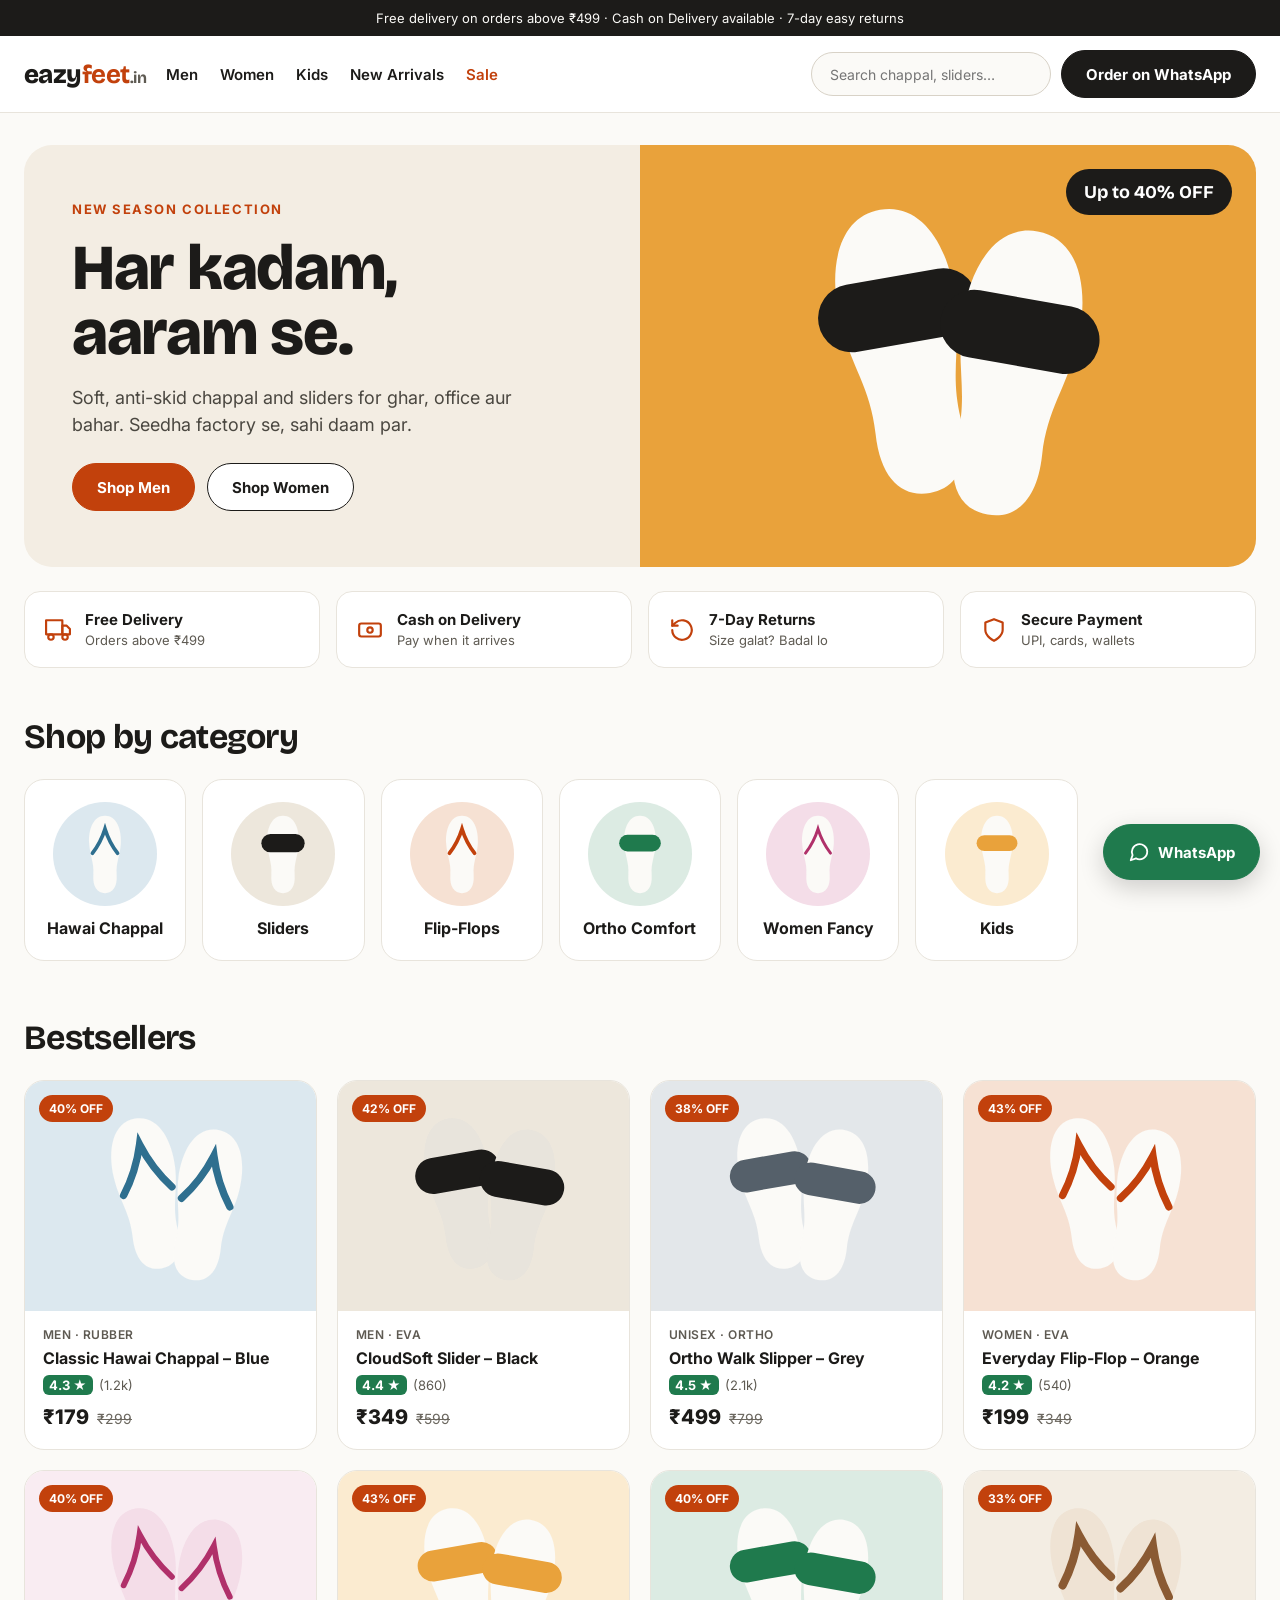
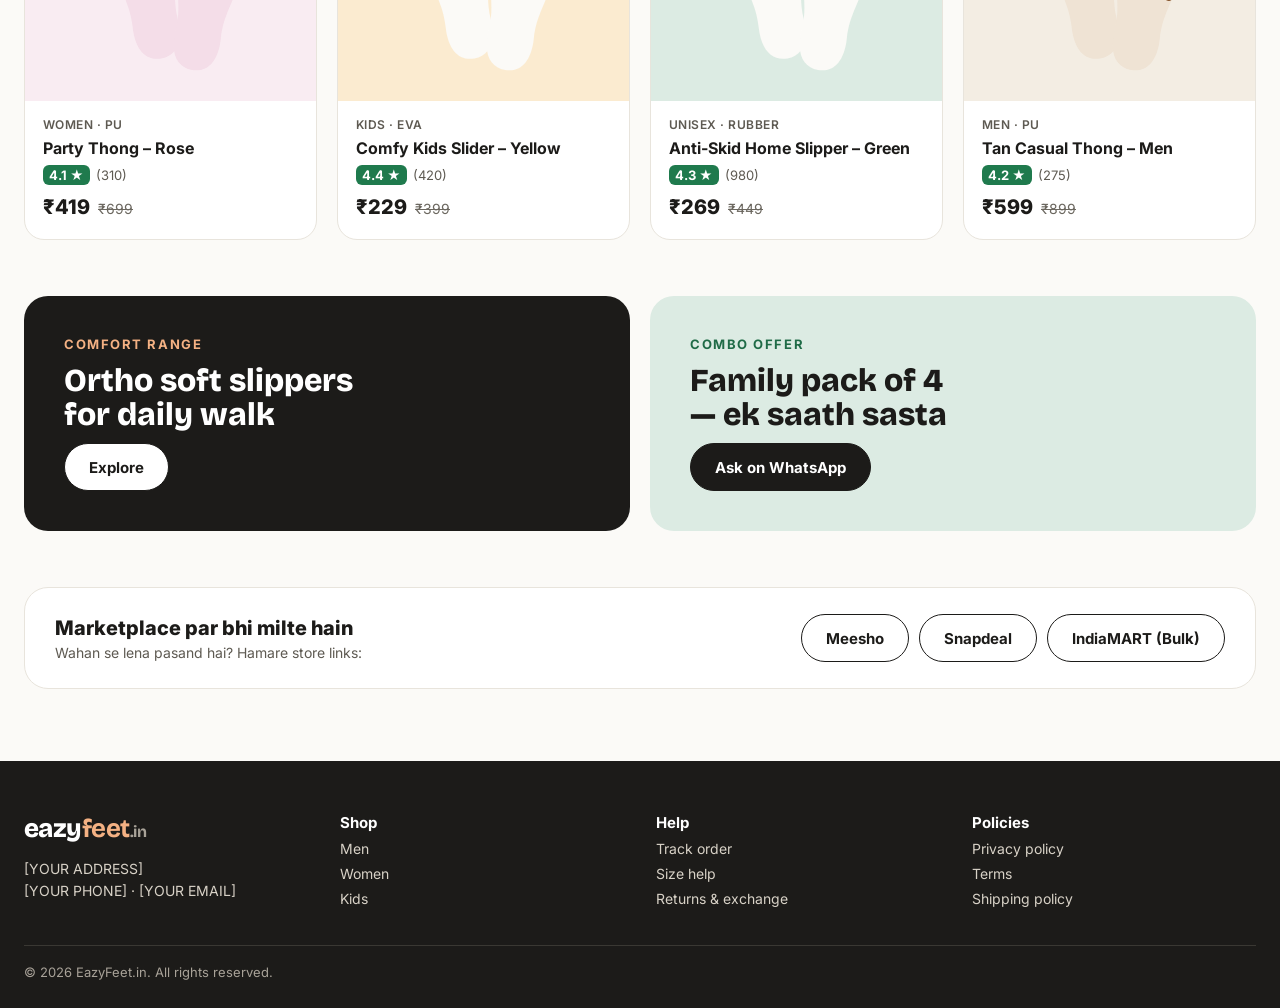
==== eazyfeet-website (1)/index.html @ ea7994d6 "Add files via upload" ====
<!doctype html>
<html lang="en">
<head>
<meta charset="utf-8">
<meta name="viewport" content="width=device-width, initial-scale=1">
<title>EazyFeet.in – Comfortable Chappal, Sliders &amp; Flip-Flops Online</title>
<meta name="description" content="EazyFeet.in par soft, anti-skid chappal, sliders aur flip-flops kharidein. Men, Women, Kids. Cash on Delivery aur 7-day easy returns.">
<link rel="icon" href="data:image/svg+xml,<svg xmlns='http://www.w3.org/2000/svg' viewBox='0 0 100 100'><rect width='100' height='100' rx='22' fill='%23C2410C'/><text x='50' y='70' font-size='60' text-anchor='middle' fill='white' font-family='Arial' font-weight='bold'>e</text></svg>">
<link rel="preconnect" href="https://fonts.googleapis.com">
<link href="https://fonts.googleapis.com/css2?family=Bricolage+Grotesque:wght@600;700;800&family=Inter:wght@400;500;600;700&display=swap" rel="stylesheet">
<link rel="stylesheet" href="style.css">
</head>
<body>
<div class="strip">Free delivery on orders above ₹499 · Cash on Delivery available · 7-day easy returns</div>

<header class="site"><div class="wrap">
<a href="/" class="logo">eazy<b>feet</b><small>.in</small></a>
<nav class="main" aria-label="Main"><a href="#bestsellers">Men</a><a href="#bestsellers">Women</a><a href="#bestsellers">Kids</a><a href="#bestsellers">New Arrivals</a><a href="#bestsellers" style="color:#C2410C">Sale</a></nav>
<div class="tools">
<label for="q" class="sr">Search</label><input id="q" class="search" type="search" placeholder="Search chappal, sliders…">
<a class="btn dark" data-wa="Hi EazyFeet, mujhe order karna hai." href="#">Order on WhatsApp</a>
</div>
</div></header>

<main class="wrap">
<section class="hero">
<div class="txt">
<div class="kicker">NEW SEASON COLLECTION</div>
<h1 class="display">Har kadam,<br>aaram se.</h1>
<p>Soft, anti-skid chappal and sliders for ghar, office aur bahar. Seedha factory se, sahi daam par.</p>
<div style="display:flex;flex-wrap:wrap;gap:12px;margin-top:6px"><a class="btn accent" href="#bestsellers">Shop Men</a><a class="btn" href="#bestsellers">Shop Women</a></div>
</div>
<div class="art">
<svg viewBox="0 0 220 220" width="340" height="340" role="img" aria-label="A pair of sliders"><g transform="translate(22 6) rotate(-10 60 100)"><path d="M60 8 C88 8 100 40 98 75 C96 105 86 120 88 150 C90 180 78 194 60 194 C42 194 30 180 32 150 C34 120 24 105 22 75 C20 40 32 8 60 8 Z" fill="#FBFAF7"/><path d="M30 74 L90 74" stroke="#1C1B19" stroke-width="44" stroke-linecap="round"/></g><g transform="translate(92 20) rotate(10 60 100)"><path d="M60 8 C88 8 100 40 98 75 C96 105 86 120 88 150 C90 180 78 194 60 194 C42 194 30 180 32 150 C34 120 24 105 22 75 C20 40 32 8 60 8 Z" fill="#FBFAF7"/><path d="M30 74 L90 74" stroke="#1C1B19" stroke-width="44" stroke-linecap="round"/></g></svg>
<div class="badge">Up to 40% OFF</div>
</div>
</section>

<section class="trust" aria-label="Why shop with us">
<div class="t"><svg width="26" height="26" viewBox="0 0 24 24" fill="none" stroke="#C2410C" stroke-width="2" stroke-linecap="round" stroke-linejoin="round" aria-hidden="true"><rect x="1" y="3" width="15" height="13"/><path d="M16 8h4l3 3v5h-7V8z"/><circle cx="5.5" cy="18.5" r="2.5"/><circle cx="18.5" cy="18.5" r="2.5"/></svg><div><strong>Free Delivery</strong><span>Orders above ₹499</span></div></div>
<div class="t"><svg width="26" height="26" viewBox="0 0 24 24" fill="none" stroke="#C2410C" stroke-width="2" stroke-linecap="round" stroke-linejoin="round" aria-hidden="true"><rect x="2" y="6" width="20" height="12" rx="2"/><circle cx="12" cy="12" r="2.5"/></svg><div><strong>Cash on Delivery</strong><span>Pay when it arrives</span></div></div>
<div class="t"><svg width="26" height="26" viewBox="0 0 24 24" fill="none" stroke="#C2410C" stroke-width="2" stroke-linecap="round" stroke-linejoin="round" aria-hidden="true"><path d="M3 12a9 9 0 1 0 3-6.7L3 8"/><path d="M3 3v5h5"/></svg><div><strong>7-Day Returns</strong><span>Size galat? Badal lo</span></div></div>
<div class="t"><svg width="26" height="26" viewBox="0 0 24 24" fill="none" stroke="#C2410C" stroke-width="2" stroke-linecap="round" stroke-linejoin="round" aria-hidden="true"><path d="M12 22s8-4 8-10V5l-8-3-8 3v7c0 6 8 10 8 10z"/></svg><div><strong>Secure Payment</strong><span>UPI, cards, wallets</span></div></div>
</section>

<section class="block"><h2 class="title display">Shop by category</h2><div class="cats" id="cats"></div></section>

<section class="block" id="bestsellers"><h2 class="title display">Bestsellers</h2><div class="grid" id="grid"></div></section>

<section class="block promos">
<div class="promo" style="background:#1C1B19;color:#fff"><div class="kicker" style="color:#F4B183">COMFORT RANGE</div><div class="big">Ortho soft slippers<br>for daily walk</div><a class="btn" href="product.html?id=ortho-grey" style="align-self:flex-start">Explore</a></div>
<div class="promo" style="background:#DCEBE3"><div class="kicker" style="color:#1F6B47">COMBO OFFER</div><div class="big">Family pack of 4<br>— ek saath sasta</div><a class="btn dark" data-wa="Hi EazyFeet, mujhe family combo pack ke baare mein jaanna hai." href="#" style="align-self:flex-start">Ask on WhatsApp</a></div>
</section>

<section class="block"><div class="market">
<div><div style="font-weight:800;font-size:20px">Marketplace par bhi milte hain</div><div style="font-size:14px;color:#5E5A52;margin-top:4px">Wahan se lena pasand hai? Hamare store links:</div></div>
<div style="display:flex;flex-wrap:wrap;gap:10px"><a class="btn" data-market="meesho" href="#">Meesho</a><a class="btn" data-market="snapdeal" href="#">Snapdeal</a><a class="btn" data-market="indiamart" href="#">IndiaMART (Bulk)</a></div>
</div></section>
</main>

<footer class="site"><div class="wrap">
<div class="cols">
<div><div class="logo" style="color:#fff">eazy<b style="color:#F4B183">feet</b><small style="color:#A8A298">.in</small></div><p style="font-size:14px;line-height:1.6">[YOUR ADDRESS]<br>[YOUR PHONE] · [YOUR EMAIL]</p></div>
<div><h4>Shop</h4><a href="#bestsellers">Men</a><a href="#bestsellers">Women</a><a href="#bestsellers">Kids</a></div>
<div><h4>Help</h4><a href="#" data-wa="Hi EazyFeet, mera order track karna hai.">Track order</a><a href="#" data-wa="Hi EazyFeet, size ke baare mein help chahiye.">Size help</a><a href="#" data-wa="Hi EazyFeet, return/exchange karna hai.">Returns &amp; exchange</a></div>
<div><h4>Policies</h4><a href="#">Privacy policy</a><a href="#">Terms</a><a href="#">Shipping policy</a></div>
</div>
<div class="copy">© <span id="year">2026</span> EazyFeet.in. All rights reserved.</div>
</div></footer>

<a class="btn wa float-wa" data-wa="Hi EazyFeet, mujhe order karna hai." href="#" aria-label="Order on WhatsApp"><svg width="22" height="22" viewBox="0 0 24 24" fill="none" stroke="#fff" stroke-width="2" stroke-linecap="round" stroke-linejoin="round" aria-hidden="true"><path d="M21 11.5a8.4 8.4 0 0 1-12.3 7.5L3 21l2-5.6A8.4 8.4 0 1 1 21 11.5z"/></svg>WhatsApp</a>

<script src="app.js"></script>
</body>
</html>
---- eazyfeet-website (1)/style.css ----
*{box-sizing:border-box}
body{margin:0;background:#FBFAF7;color:#1C1B19;font-family:Inter,system-ui,sans-serif}
a{color:#1C1B19;text-decoration:none}a:hover{color:#C2410C}
.wrap{max-width:1280px;margin:0 auto;padding-left:24px;padding-right:24px}
.display{font-family:'Bricolage Grotesque',sans-serif;letter-spacing:-.02em}
.strip{background:#1C1B19;color:#FBFAF7;font-size:13px;padding:10px 16px;text-align:center}
header.site{background:#fff;border-bottom:1px solid #E8E4DC;position:sticky;top:0;z-index:10}
header.site .wrap{display:flex;flex-wrap:wrap;align-items:center;gap:20px;padding-top:14px;padding-bottom:14px}
.logo{font-family:'Bricolage Grotesque',sans-serif;font-weight:800;font-size:26px;letter-spacing:-.02em;color:#1C1B19}
.logo b{color:#C2410C}.logo small{font-size:16px;color:#5E5A52;font-weight:700}
nav.main{display:flex;flex-wrap:wrap;gap:22px;font-weight:600;font-size:15px;flex:1 1 auto}
.tools{display:flex;align-items:center;gap:10px;flex-wrap:wrap}
.search{height:44px;width:240px;max-width:100%;border:1px solid #D8D2C7;border-radius:22px;padding:0 18px;font:inherit;font-size:14px;background:#FBFAF7}
.btn{height:48px;padding:0 24px;border-radius:24px;display:inline-flex;align-items:center;justify-content:center;gap:8px;font:inherit;font-weight:700;font-size:15px;cursor:pointer;border:1.5px solid #1C1B19;background:#fff;color:#1C1B19}
.btn.dark{background:#1C1B19;color:#fff}.btn.accent{background:#C2410C;border-color:#C2410C;color:#fff}.btn.wa{background:#1F7A4D;border-color:#1F7A4D;color:#fff}
.btn:hover{opacity:.92}.btn.dark:hover,.btn.accent:hover,.btn.wa:hover{color:#fff}
.sr{position:absolute;left:-9999px}
.hero{display:flex;flex-wrap:wrap;background:#F3EDE3;border-radius:28px;overflow:hidden;margin-top:32px}
.hero .txt{flex:1 1 420px;padding:56px 48px;display:flex;flex-direction:column;gap:18px;justify-content:center}
.hero h1{margin:0;font-size:clamp(40px,6vw,64px);line-height:1.02;font-weight:800}
.hero p{margin:0;font-size:18px;line-height:1.55;color:#4A4740;max-width:440px}
.hero .art{flex:1 1 420px;min-height:380px;background:#E9A23B;position:relative;display:flex;align-items:center;justify-content:center}
.badge{position:absolute;top:24px;right:24px;background:#1C1B19;color:#fff;border-radius:999px;padding:12px 18px;font-family:'Bricolage Grotesque',sans-serif;font-weight:700;font-size:18px}
.kicker{font-size:13px;font-weight:700;letter-spacing:.12em;color:#C2410C}
.trust{display:grid;grid-template-columns:repeat(auto-fit,minmax(220px,1fr));gap:16px;margin:24px auto 16px}
.trust div.t{display:flex;gap:14px;align-items:center;padding:18px 20px;background:#fff;border:1px solid #E8E4DC;border-radius:16px}
.trust strong{display:block;font-size:15px}.trust span{font-size:13px;color:#5E5A52}
section.block{padding-top:32px;padding-bottom:24px}
h2.title{margin:0 0 22px;font-size:34px}
.cats{display:grid;grid-template-columns:repeat(auto-fill,minmax(160px,1fr));gap:16px}
.cat{display:flex;flex-direction:column;align-items:center;gap:12px;padding:22px 14px;background:#fff;border:1.5px solid #E8E4DC;border-radius:20px;font-weight:700}
.cat:hover{border-color:#C2410C;color:#1C1B19}
.cat .circ{width:104px;height:104px;border-radius:52px;display:flex;align-items:center;justify-content:center}
.grid{display:grid;grid-template-columns:repeat(auto-fill,minmax(250px,1fr));gap:20px}
.card{display:flex;flex-direction:column;background:#fff;border:1px solid #E8E4DC;border-radius:20px;overflow:hidden;transition:box-shadow .2s,transform .2s}
.card:hover{box-shadow:0 10px 30px rgba(28,27,25,.1);transform:translateY(-2px);color:#1C1B19}
.card .img{position:relative;height:230px;display:flex;align-items:center;justify-content:center}
.card .off{position:absolute;top:14px;left:14px;background:#C2410C;color:#fff;font-size:12px;font-weight:700;border-radius:999px;padding:6px 10px}
.card .info{padding:16px 18px 20px;display:flex;flex-direction:column;gap:6px}
.tag{font-size:12px;font-weight:600;color:#5E5A52;letter-spacing:.04em}
.name{font-weight:700;font-size:16px;line-height:1.3}
.rate{display:flex;align-items:center;gap:6px;font-size:13px;color:#5E5A52}
.rate b{background:#1F7A4D;color:#fff;border-radius:6px;padding:2px 6px}
.price{display:flex;align-items:baseline;gap:8px;margin-top:4px}
.price strong{font-size:20px;font-weight:800}.price s{font-size:14px;color:#6B675F}
.promos{display:grid;grid-template-columns:repeat(auto-fit,minmax(300px,1fr));gap:20px}
.promo{border-radius:24px;padding:40px;display:flex;flex-direction:column;gap:12px;min-height:220px;justify-content:center}
.promo .big{font-family:'Bricolage Grotesque',sans-serif;font-size:32px;font-weight:800;line-height:1.05}
.market{background:#fff;border:1px solid #E8E4DC;border-radius:24px;padding:26px 30px;display:flex;flex-wrap:wrap;align-items:center;justify-content:space-between;gap:16px}
footer.site{background:#1C1B19;color:#D8D2C7;margin-top:48px}
footer.site .cols{display:grid;grid-template-columns:repeat(auto-fit,minmax(200px,1fr));gap:32px;padding-top:52px;padding-bottom:28px}
footer.site a{color:#D8D2C7;display:block;margin:8px 0;font-size:14px}footer.site a:hover{color:#fff}
footer.site h4{color:#fff;margin:0 0 6px;font-size:15px}
footer.site .copy{border-top:1px solid #3A3833;padding-top:18px;padding-bottom:28px;font-size:13px;color:#A8A298}
.float-wa{position:fixed;right:20px;bottom:20px;z-index:20;box-shadow:0 8px 24px rgba(0,0,0,.18);height:56px;border-radius:28px}
/* product page */
.crumbs{font-size:13px;color:#5E5A52;padding-top:20px}.crumbs a{color:#5E5A52}
.pdp{display:flex;flex-wrap:wrap;gap:44px;padding-top:20px;padding-bottom:40px}
.gallery{flex:1 1 500px;min-width:0;display:flex;flex-direction:column;gap:14px}
.gallery .main{height:520px;border-radius:28px;display:flex;align-items:center;justify-content:center;position:relative}
.thumbs{display:grid;grid-template-columns:repeat(4,minmax(0,1fr));gap:12px}
.thumbs div{height:100px;background:#EFEBE4;border-radius:16px;display:flex;align-items:center;justify-content:center;font-size:12px;color:#5E5A52;text-align:center}
.details{flex:1 1 400px;min-width:0;display:flex;flex-direction:column;gap:22px}
.details h1{margin:6px 0 10px;font-size:40px;line-height:1.08}
.swatches,.sizes{display:flex;gap:10px;flex-wrap:wrap}
.sw{width:48px;height:48px;border-radius:24px;border:3px solid #FBFAF7;box-shadow:0 0 0 1px #D8D2C7;cursor:pointer}
.sw[aria-pressed="true"]{box-shadow:0 0 0 2px #1C1B19}
.sz{min-width:56px;height:48px;border-radius:12px;font:inherit;font-weight:700;font-size:16px;cursor:pointer;background:#fff;color:#1C1B19;border:1.5px solid #1C1B19}
.sz[aria-pressed="true"]{background:#1C1B19;color:#fff}
.msg{font-size:14px;font-weight:600}
.box{background:#fff;border:1px solid #E8E4DC;border-radius:18px;padding:18px 20px;display:flex;flex-direction:column;gap:10px}
.box input{flex:1 1 auto;min-width:0;height:46px;border:1px solid #D8D2C7;border-radius:12px;padding:0 14px;font:inherit;font-size:15px}
.specs{display:grid;grid-template-columns:repeat(2,minmax(0,1fr));gap:8px 24px;font-size:14px}
.specs dt{color:#5E5A52}.specs dd{margin:0}
@media (max-width:640px){.hero .txt{padding:36px 24px}.gallery .main{height:360px}.search{width:100%}h2.title{font-size:28px}}
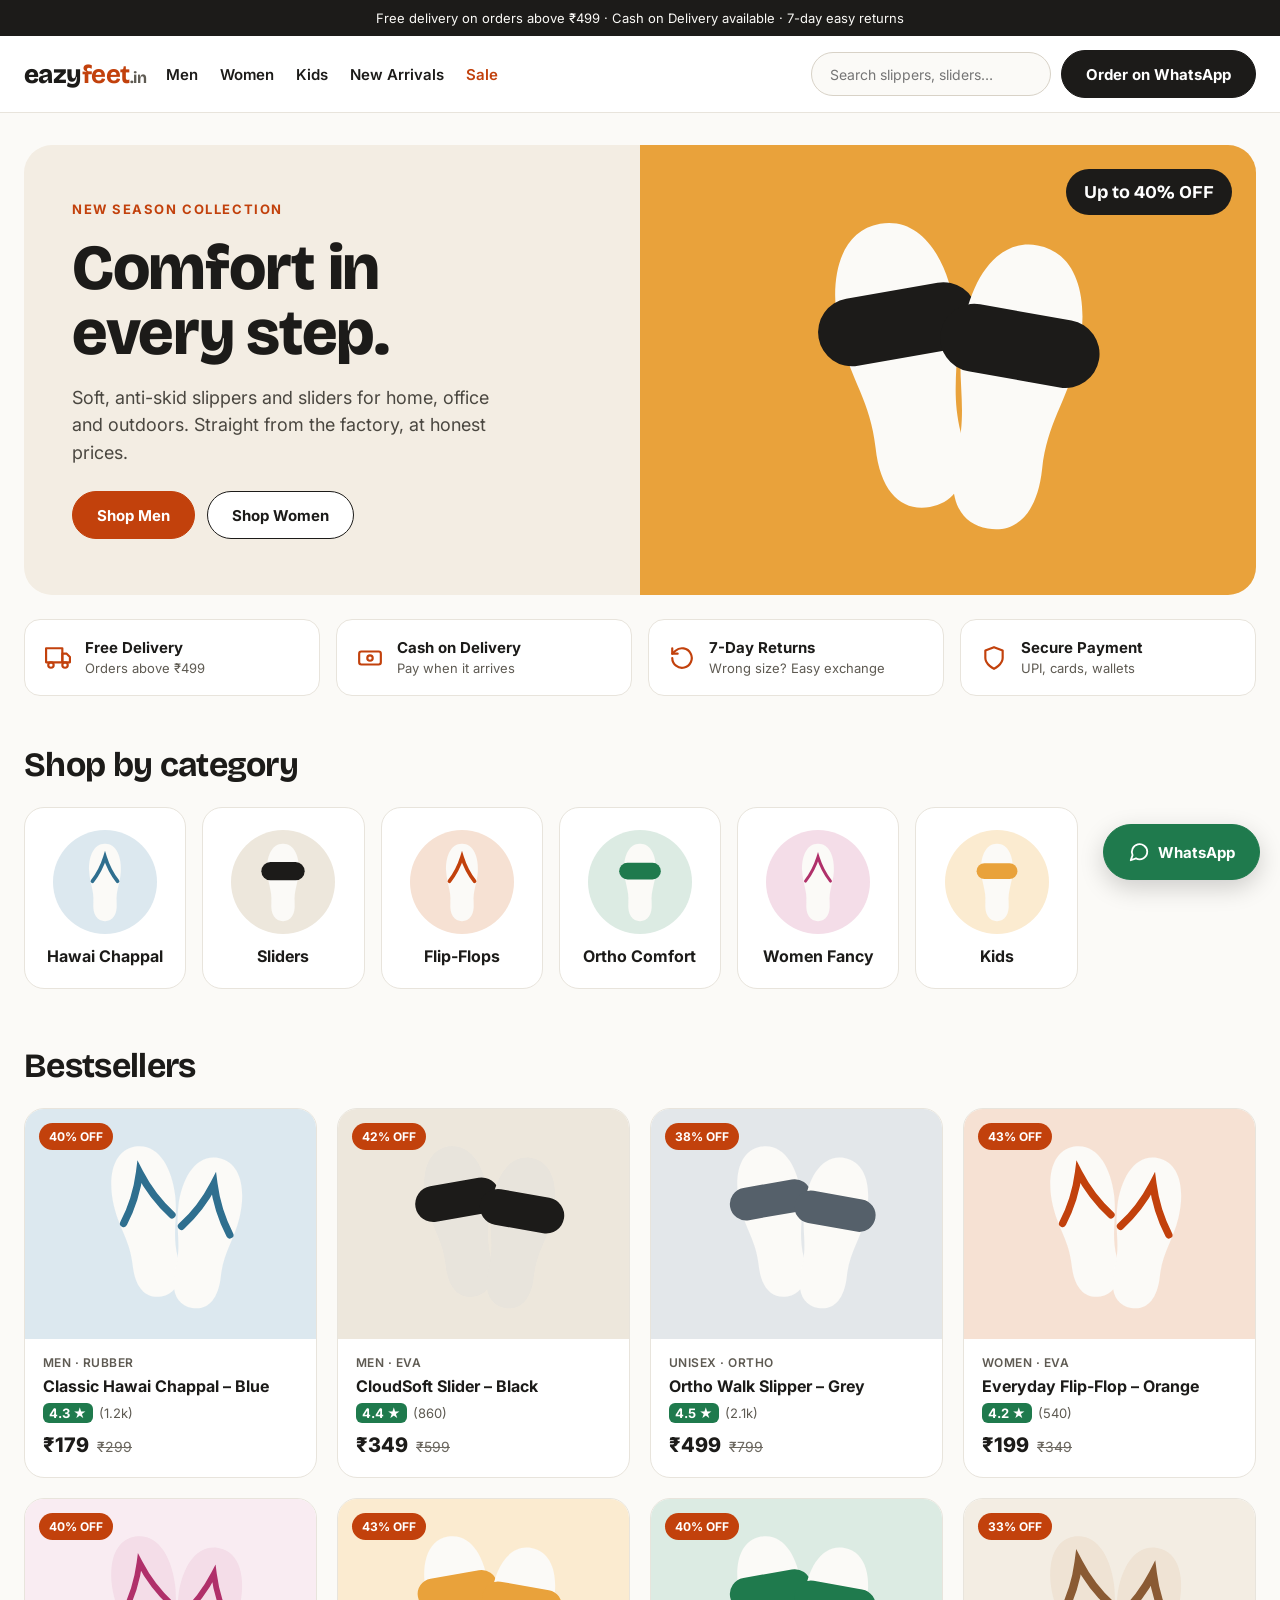
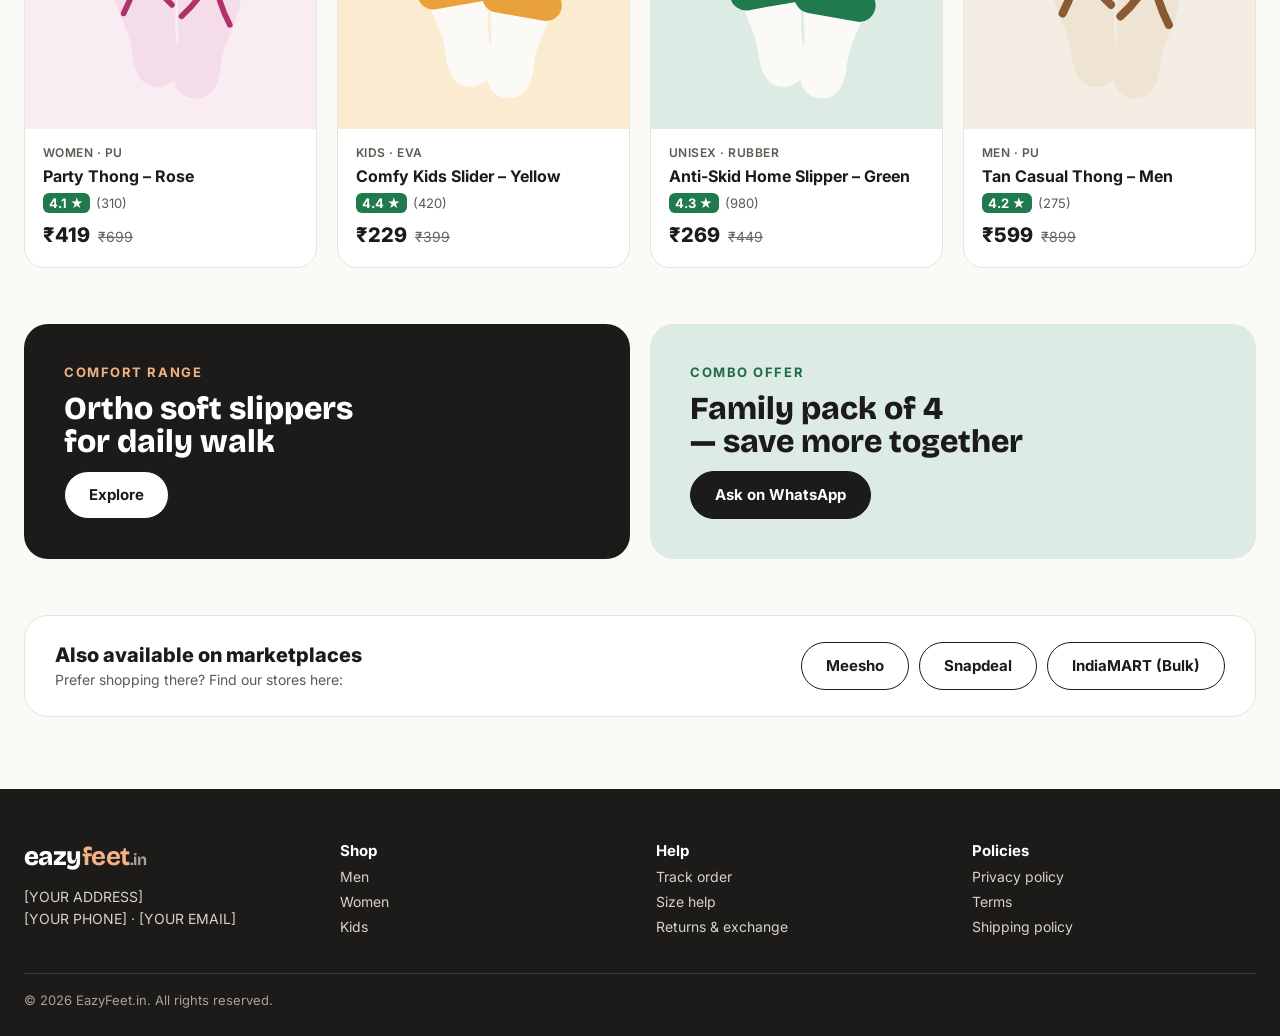
==== commit a21a4b9e: "Translate website text to English Co-Authored-By: Claude Opus 5.5 <noreply@anthropic.com> Claude-Ses" ====
--- a/eazyfeet-website (1)/index.html
+++ b/eazyfeet-website (1)/index.html
@@ -3,8 +3,8 @@
 <head>
 <meta charset="utf-8">
 <meta name="viewport" content="width=device-width, initial-scale=1">
-<title>EazyFeet.in – Comfortable Chappal, Sliders &amp; Flip-Flops Online</title>
-<meta name="description" content="EazyFeet.in par soft, anti-skid chappal, sliders aur flip-flops kharidein. Men, Women, Kids. Cash on Delivery aur 7-day easy returns.">
+<title>EazyFeet.in – Comfortable Slippers, Sliders &amp; Flip-Flops Online</title>
+<meta name="description" content="EazyFeet.in – shop soft, anti-skid slippers, sliders and flip-flops for men, women and kids. Cash on Delivery and 7-day easy returns.">
 <link rel="icon" href="data:image/svg+xml,<svg xmlns='http://www.w3.org/2000/svg' viewBox='0 0 100 100'><rect width='100' height='100' rx='22' fill='%23C2410C'/><text x='50' y='70' font-size='60' text-anchor='middle' fill='white' font-family='Arial' font-weight='bold'>e</text></svg>">
 <link rel="preconnect" href="https://fonts.googleapis.com">
 <link href="https://fonts.googleapis.com/css2?family=Bricolage+Grotesque:wght@600;700;800&family=Inter:wght@400;500;600;700&display=swap" rel="stylesheet">
@@ -17,8 +17,8 @@
 <a href="/" class="logo">eazy<b>feet</b><small>.in</small></a>
 <nav class="main" aria-label="Main"><a href="#bestsellers">Men</a><a href="#bestsellers">Women</a><a href="#bestsellers">Kids</a><a href="#bestsellers">New Arrivals</a><a href="#bestsellers" style="color:#C2410C">Sale</a></nav>
 <div class="tools">
-<label for="q" class="sr">Search</label><input id="q" class="search" type="search" placeholder="Search chappal, sliders…">
-<a class="btn dark" data-wa="Hi EazyFeet, mujhe order karna hai." href="#">Order on WhatsApp</a>
+<label for="q" class="sr">Search</label><input id="q" class="search" type="search" placeholder="Search slippers, sliders…">
+<a class="btn dark" data-wa="Hi EazyFeet, I'd like to place an order." href="#">Order on WhatsApp</a>
 </div>
 </div></header>
 
@@ -26,8 +26,8 @@
 <section class="hero">
 <div class="txt">
 <div class="kicker">NEW SEASON COLLECTION</div>
-<h1 class="display">Har kadam,<br>aaram se.</h1>
-<p>Soft, anti-skid chappal and sliders for ghar, office aur bahar. Seedha factory se, sahi daam par.</p>
+<h1 class="display">Comfort in<br>every step.</h1>
+<p>Soft, anti-skid slippers and sliders for home, office and outdoors. Straight from the factory, at honest prices.</p>
 <div style="display:flex;flex-wrap:wrap;gap:12px;margin-top:6px"><a class="btn accent" href="#bestsellers">Shop Men</a><a class="btn" href="#bestsellers">Shop Women</a></div>
 </div>
 <div class="art">
@@ -39,7 +39,7 @@
 <section class="trust" aria-label="Why shop with us">
 <div class="t"><svg width="26" height="26" viewBox="0 0 24 24" fill="none" stroke="#C2410C" stroke-width="2" stroke-linecap="round" stroke-linejoin="round" aria-hidden="true"><rect x="1" y="3" width="15" height="13"/><path d="M16 8h4l3 3v5h-7V8z"/><circle cx="5.5" cy="18.5" r="2.5"/><circle cx="18.5" cy="18.5" r="2.5"/></svg><div><strong>Free Delivery</strong><span>Orders above ₹499</span></div></div>
 <div class="t"><svg width="26" height="26" viewBox="0 0 24 24" fill="none" stroke="#C2410C" stroke-width="2" stroke-linecap="round" stroke-linejoin="round" aria-hidden="true"><rect x="2" y="6" width="20" height="12" rx="2"/><circle cx="12" cy="12" r="2.5"/></svg><div><strong>Cash on Delivery</strong><span>Pay when it arrives</span></div></div>
-<div class="t"><svg width="26" height="26" viewBox="0 0 24 24" fill="none" stroke="#C2410C" stroke-width="2" stroke-linecap="round" stroke-linejoin="round" aria-hidden="true"><path d="M3 12a9 9 0 1 0 3-6.7L3 8"/><path d="M3 3v5h5"/></svg><div><strong>7-Day Returns</strong><span>Size galat? Badal lo</span></div></div>
+<div class="t"><svg width="26" height="26" viewBox="0 0 24 24" fill="none" stroke="#C2410C" stroke-width="2" stroke-linecap="round" stroke-linejoin="round" aria-hidden="true"><path d="M3 12a9 9 0 1 0 3-6.7L3 8"/><path d="M3 3v5h5"/></svg><div><strong>7-Day Returns</strong><span>Wrong size? Easy exchange</span></div></div>
 <div class="t"><svg width="26" height="26" viewBox="0 0 24 24" fill="none" stroke="#C2410C" stroke-width="2" stroke-linecap="round" stroke-linejoin="round" aria-hidden="true"><path d="M12 22s8-4 8-10V5l-8-3-8 3v7c0 6 8 10 8 10z"/></svg><div><strong>Secure Payment</strong><span>UPI, cards, wallets</span></div></div>
 </section>
 
@@ -49,11 +49,11 @@
 
 <section class="block promos">
 <div class="promo" style="background:#1C1B19;color:#fff"><div class="kicker" style="color:#F4B183">COMFORT RANGE</div><div class="big">Ortho soft slippers<br>for daily walk</div><a class="btn" href="product.html?id=ortho-grey" style="align-self:flex-start">Explore</a></div>
-<div class="promo" style="background:#DCEBE3"><div class="kicker" style="color:#1F6B47">COMBO OFFER</div><div class="big">Family pack of 4<br>— ek saath sasta</div><a class="btn dark" data-wa="Hi EazyFeet, mujhe family combo pack ke baare mein jaanna hai." href="#" style="align-self:flex-start">Ask on WhatsApp</a></div>
+<div class="promo" style="background:#DCEBE3"><div class="kicker" style="color:#1F6B47">COMBO OFFER</div><div class="big">Family pack of 4<br>— save more together</div><a class="btn dark" data-wa="Hi EazyFeet, I'd like to know about the family combo pack." href="#" style="align-self:flex-start">Ask on WhatsApp</a></div>
 </section>
 
 <section class="block"><div class="market">
-<div><div style="font-weight:800;font-size:20px">Marketplace par bhi milte hain</div><div style="font-size:14px;color:#5E5A52;margin-top:4px">Wahan se lena pasand hai? Hamare store links:</div></div>
+<div><div style="font-weight:800;font-size:20px">Also available on marketplaces</div><div style="font-size:14px;color:#5E5A52;margin-top:4px">Prefer shopping there? Find our stores here:</div></div>
 <div style="display:flex;flex-wrap:wrap;gap:10px"><a class="btn" data-market="meesho" href="#">Meesho</a><a class="btn" data-market="snapdeal" href="#">Snapdeal</a><a class="btn" data-market="indiamart" href="#">IndiaMART (Bulk)</a></div>
 </div></section>
 </main>
@@ -62,13 +62,13 @@
 <div class="cols">
 <div><div class="logo" style="color:#fff">eazy<b style="color:#F4B183">feet</b><small style="color:#A8A298">.in</small></div><p style="font-size:14px;line-height:1.6">[YOUR ADDRESS]<br>[YOUR PHONE] · [YOUR EMAIL]</p></div>
 <div><h4>Shop</h4><a href="#bestsellers">Men</a><a href="#bestsellers">Women</a><a href="#bestsellers">Kids</a></div>
-<div><h4>Help</h4><a href="#" data-wa="Hi EazyFeet, mera order track karna hai.">Track order</a><a href="#" data-wa="Hi EazyFeet, size ke baare mein help chahiye.">Size help</a><a href="#" data-wa="Hi EazyFeet, return/exchange karna hai.">Returns &amp; exchange</a></div>
+<div><h4>Help</h4><a href="#" data-wa="Hi EazyFeet, I'd like to track my order.">Track order</a><a href="#" data-wa="Hi EazyFeet, I need help choosing a size.">Size help</a><a href="#" data-wa="Hi EazyFeet, I'd like to return or exchange an item.">Returns &amp; exchange</a></div>
 <div><h4>Policies</h4><a href="#">Privacy policy</a><a href="#">Terms</a><a href="#">Shipping policy</a></div>
 </div>
 <div class="copy">© <span id="year">2026</span> EazyFeet.in. All rights reserved.</div>
 </div></footer>
 
-<a class="btn wa float-wa" data-wa="Hi EazyFeet, mujhe order karna hai." href="#" aria-label="Order on WhatsApp"><svg width="22" height="22" viewBox="0 0 24 24" fill="none" stroke="#fff" stroke-width="2" stroke-linecap="round" stroke-linejoin="round" aria-hidden="true"><path d="M21 11.5a8.4 8.4 0 0 1-12.3 7.5L3 21l2-5.6A8.4 8.4 0 1 1 21 11.5z"/></svg>WhatsApp</a>
+<a class="btn wa float-wa" data-wa="Hi EazyFeet, I'd like to place an order." href="#" aria-label="Order on WhatsApp"><svg width="22" height="22" viewBox="0 0 24 24" fill="none" stroke="#fff" stroke-width="2" stroke-linecap="round" stroke-linejoin="round" aria-hidden="true"><path d="M21 11.5a8.4 8.4 0 0 1-12.3 7.5L3 21l2-5.6A8.4 8.4 0 1 1 21 11.5z"/></svg>WhatsApp</a>
 
 <script src="app.js"></script>
 </body>
